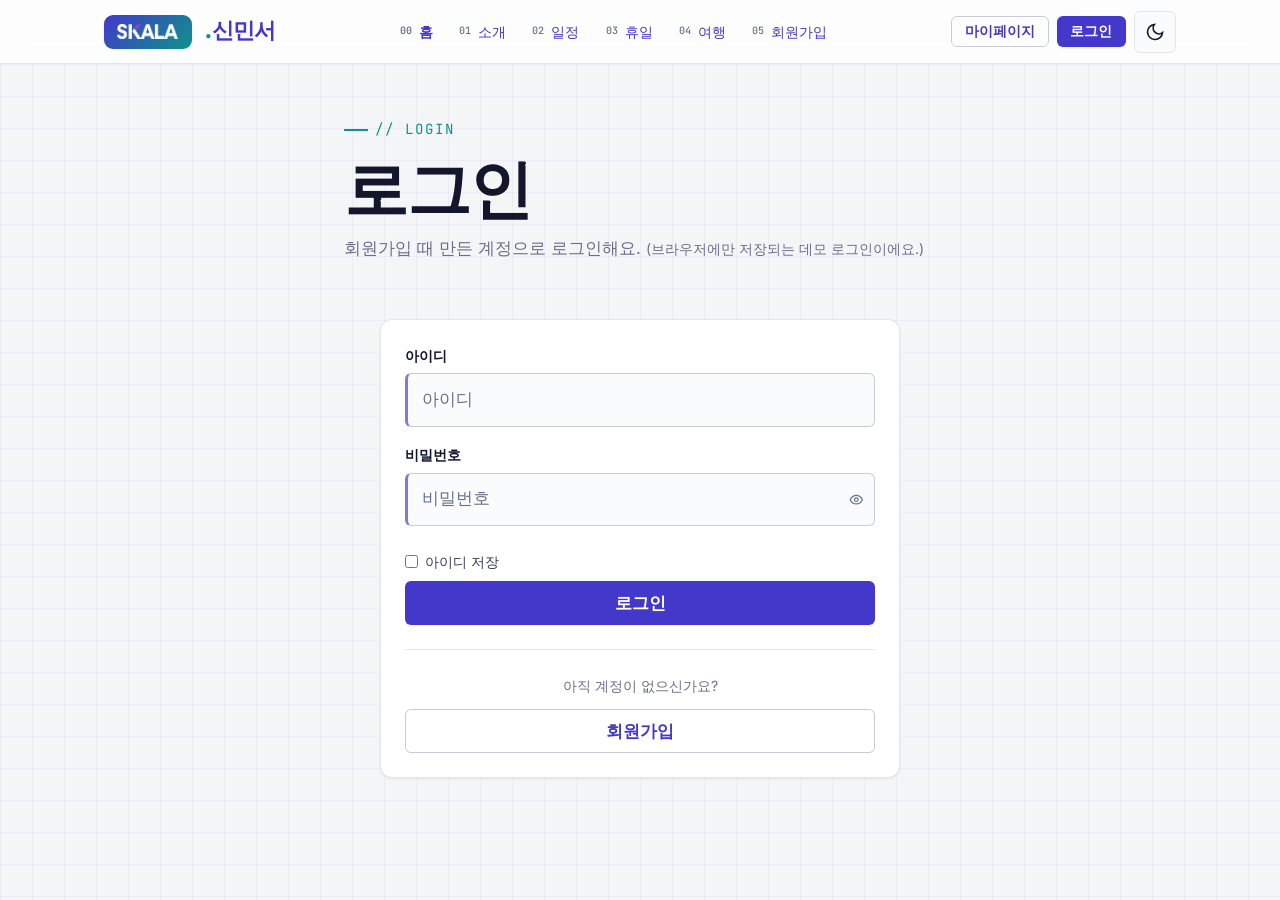
==== html/login.html @ 45548394 "feat(auth): 데모 로그인·마이페이지 + 프로필 저장·헤더 로그인 상태 localStorage 기반 브라우저 데모 로그인(서버 없음). 회원가입 → 로그인 → 마이페이지를 " ====
<!DOCTYPE html>
<html lang="ko" data-theme="light">
<head>
  <meta charset="UTF-8" />
  <meta name="viewport" content="width=device-width, initial-scale=1.0" />
  <meta name="description" content="브라우저에 저장된 계정으로 로그인 — SKALA 신민서 데모." />
  <meta name="author" content="신민서" />
  <meta name="color-scheme" content="light dark" />
  <meta name="theme-color" content="#4338ca" />
  <title>로그인 · SKALA.신민서</title>

  <link rel="icon" href="data:image/svg+xml,%3Csvg xmlns='http://www.w3.org/2000/svg' viewBox='0 0 32 32'%3E%3Crect width='32' height='32' rx='8' fill='%234338ca'/%3E%3Ctext x='16' y='22' font-family='monospace' font-size='16' font-weight='700' fill='white' text-anchor='middle'%3ES%3C/text%3E%3C/svg%3E" />

  <link rel="preconnect" href="https://fonts.googleapis.com" />
  <link rel="preconnect" href="https://fonts.gstatic.com" crossorigin />
  <link href="https://fonts.googleapis.com/css2?family=Inter:wght@400;500;600;700&family=Space+Grotesk:wght@400;500;600;700&family=JetBrains+Mono:wght@400;500;700&display=swap" rel="stylesheet" />
  <link rel="stylesheet" href="../css/style.css" />

  <script>
    (function () {
      try {
        var t = localStorage.getItem("skala-theme");
        if (!t) t = matchMedia("(prefers-color-scheme: dark)").matches ? "dark" : "light";
        document.documentElement.setAttribute("data-theme", t);
      } catch (e) {}
    })();
  </script>
</head>

<body class="page">
  <a class="skip-link" href="#main">본문으로 건너뛰기</a>

  <header class="site-header">
    <div class="container">
      <a class="brand" href="../index.html" aria-label="SKALA 신민서 홈">
        <span class="brand__logo" aria-hidden="true"><img src="../media/skala-logo.png" alt="" /></span>
        <span><span class="brand__dot">.</span>신민서</span>
      </a>
      <nav class="nav" data-nav aria-label="주요 메뉴">
        <ul class="nav__list">
          <li><a class="nav__link" href="../index.html"><span class="idx">00</span> 홈</a></li>
          <li><a class="nav__link" href="myProfile.html"><span class="idx">01</span> 소개</a></li>
          <li><a class="nav__link" href="myClass.html"><span class="idx">02</span> 일정</a></li>
          <li><a class="nav__link" href="myHoliday.html"><span class="idx">03</span> 휴일</a></li>
          <li><a class="nav__link" href="myTrip.html"><span class="idx">04</span> 여행</a></li>
          <li><a class="nav__link" href="signUp.html"><span class="idx">05</span> 회원가입</a></li>
        </ul>
      </nav>
      <div class="header-actions">
        <span class="auth-user" data-auth-user hidden></span>
        <a class="btn btn--ghost btn--sm" href="myPage.html" data-mypage-link>마이페이지</a>
        <button class="btn btn--sm" type="button" data-auth-btn>로그인</button>
        <button class="icon-btn" type="button" data-theme-toggle aria-pressed="false" aria-label="다크 모드로 전환" title="다크 모드">
          <svg class="icon-moon" viewBox="0 0 24 24" fill="none" stroke="currentColor" stroke-width="2" aria-hidden="true"><path d="M21 12.8A9 9 0 1 1 11.2 3a7 7 0 0 0 9.8 9.8z"/></svg>
          <svg class="icon-sun" viewBox="0 0 24 24" fill="none" stroke="currentColor" stroke-width="2" aria-hidden="true"><circle cx="12" cy="12" r="4"/><path d="M12 2v2M12 20v2M4.9 4.9l1.4 1.4M17.7 17.7l1.4 1.4M2 12h2M20 12h2M4.9 19.1l1.4-1.4M17.7 6.3l1.4-1.4"/></svg>
        </button>
        <button class="nav-toggle" type="button" data-nav-toggle aria-expanded="false" aria-label="메뉴 열기">
          <svg viewBox="0 0 24 24" width="22" height="22" fill="none" stroke="currentColor" stroke-width="2" aria-hidden="true"><path d="M3 6h18M3 12h18M3 18h18"/></svg>
        </button>
      </div>
    </div>
  </header>

  <main id="main">
    <div class="container narrow">

      <section class="page-hero" aria-labelledby="l-title">
        <p class="eyebrow">// Login</p>
        <h1 id="l-title">로그인</h1>
        <p class="section-lead">회원가입 때 만든 계정으로 로그인해요. <small class="text-muted">(브라우저에만 저장되는 데모 로그인이에요.)</small></p>
      </section>

      <section class="section" aria-labelledby="login-title">
        <h2 id="login-title" class="sr-only">로그인 폼</h2>
        <div class="card auth-card">
          <form data-login-form autocomplete="on" novalidate>
            <div class="field">
              <label for="loginId">아이디</label>
              <input class="input" type="text" id="loginId" name="loginId" placeholder="아이디" required autocomplete="username" />
            </div>
            <div class="field">
              <label for="loginPw">비밀번호</label>
              <div class="input-wrap">
                <input class="input" type="password" id="loginPw" name="loginPw" placeholder="비밀번호" required autocomplete="current-password" />
                <button type="button" class="pw-toggle" data-pw-toggle="loginPw" aria-label="비밀번호 표시" aria-pressed="false">
                  <svg class="eye-on" viewBox="0 0 24 24" width="18" height="18" fill="none" stroke="currentColor" stroke-width="2" aria-hidden="true"><path d="M2 12s3.5-7 10-7 10 7 10 7-3.5 7-10 7-10-7-10-7z"/><circle cx="12" cy="12" r="3"/></svg>
                  <svg class="eye-off" viewBox="0 0 24 24" width="18" height="18" fill="none" stroke="currentColor" stroke-width="2" aria-hidden="true"><path d="M2 12s3.5-7 10-7c2 0 3.8.6 5.3 1.5M22 12s-3.5 7-10 7c-2 0-3.8-.6-5.3-1.5"/><path d="M4 4l16 16"/></svg>
                </button>
              </div>
            </div>
            <label class="check-line"><input type="checkbox" id="rememberId" /> 아이디 저장</label>
            <p class="field-status" data-login-error data-state="bad" role="alert" aria-live="assertive"></p>
            <div class="form-actions">
              <button class="btn btn--block" type="submit">로그인</button>
            </div>
          </form>

          <hr class="divider" />
          <p class="auth-alt">아직 계정이 없으신가요?</p>
          <a class="btn btn--ghost btn--block" href="signUp.html">회원가입</a>
        </div>
      </section>

    </div>
  </main>

  <button class="to-top" type="button" data-to-top aria-label="맨 위로 이동">
    <svg viewBox="0 0 24 24" width="20" height="20" fill="none" stroke="currentColor" stroke-width="2.5" aria-hidden="true"><path d="M12 19V5M5 12l7-7 7 7"/></svg>
  </button>

  <script src="../script/theme.js"></script>
  <script src="../script/app.js"></script>
  <script src="../script/auth.js"></script>
  <script>
    (function () {
      var form = document.querySelector("[data-login-form]");
      var id = document.getElementById("loginId");
      var pw = document.getElementById("loginPw");
      var remember = document.getElementById("rememberId");
      var errEl = document.querySelector("[data-login-error]");

      // 비밀번호 보기 토글
      var tog = document.querySelector("[data-pw-toggle]");
      if (tog) tog.addEventListener("click", function () {
        var show = pw.type === "password";
        pw.type = show ? "text" : "password";
        tog.setAttribute("aria-pressed", String(show));
        tog.classList.toggle("is-on", show);
      });

      // 아이디 저장 프리필
      var saved = SkalaAuth.getRememberedId();
      if (saved) { id.value = saved; remember.checked = true; }

      form.addEventListener("submit", function (e) {
        e.preventDefault();
        errEl.textContent = "";
        var uid = id.value.trim();
        if (!uid || !pw.value) { errEl.textContent = "아이디와 비밀번호를 입력하세요."; return; }
        var btn = form.querySelector('[type="submit"]');
        btn.disabled = true;
        SkalaAuth.login(uid, pw.value).then(function (res) {
          btn.disabled = false;
          if (res.ok) {
            SkalaAuth.rememberId(remember.checked ? uid : null);
            location.href = SkalaAuth.paths.mypage;
          } else if (res.reason === "noid") {
            errEl.textContent = "가입된 아이디가 아니에요. 먼저 회원가입 해주세요.";
          } else {
            errEl.textContent = "비밀번호가 올바르지 않아요.";
          }
        });
      });
    })();
  </script>
</body>
</html>
---- css/style.css ----
/* =====================================================================
   style.css — SKALA-FRONT 메인 스타일시트 (진입점)
   대규모 스타일을 역할별 파일로 쪼개고 @import 로 하나로 합친다.
   (강의자료: "모듈화(Import) — 스타일시트를 여러 파일로 쪼개어 관리")
   로드 순서 = 캐스케이드 순서이므로 tokens → base → layout → ... 순서 유지.
   ===================================================================== */
@import url("tokens.css");
@import url("base.css");
@import url("layout.css");
@import url("components.css");
@import url("dashboard.css");
@import url("animations.css");
@import url("utilities.css");
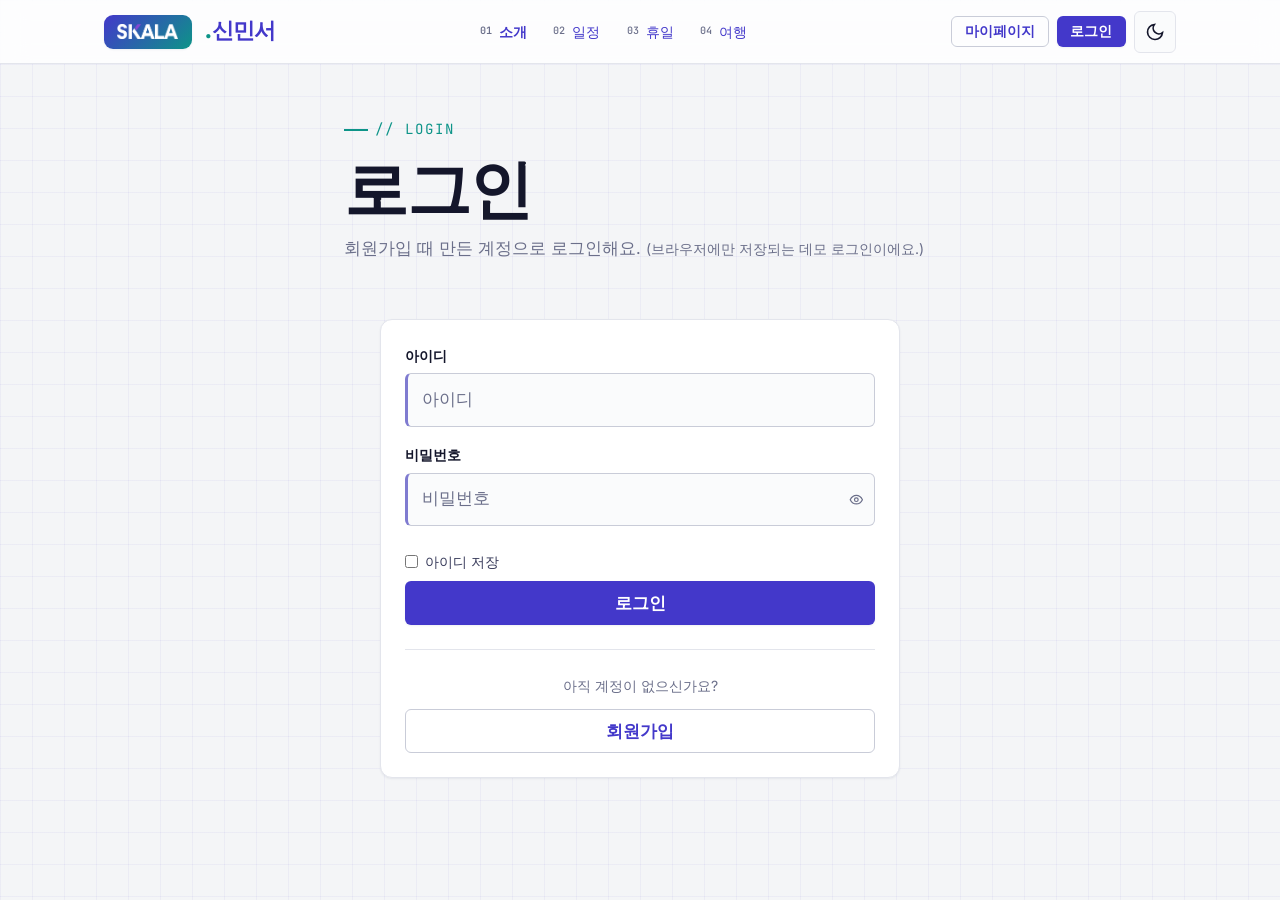
==== commit b926b7d4: "refactor(nav·result): 결과를 환영 페이지로 개편 + 네비 간소화 회원가입 결과 (signUpResult) - 제목을 "SKALA 회원이 되신 것을 환영해요"로, " ====
--- a/html/login.html
+++ b/html/login.html
@@ -38,12 +38,10 @@
       </a>
       <nav class="nav" data-nav aria-label="주요 메뉴">
         <ul class="nav__list">
-          <li><a class="nav__link" href="../index.html"><span class="idx">00</span> 홈</a></li>
           <li><a class="nav__link" href="myProfile.html"><span class="idx">01</span> 소개</a></li>
           <li><a class="nav__link" href="myClass.html"><span class="idx">02</span> 일정</a></li>
           <li><a class="nav__link" href="myHoliday.html"><span class="idx">03</span> 휴일</a></li>
           <li><a class="nav__link" href="myTrip.html"><span class="idx">04</span> 여행</a></li>
-          <li><a class="nav__link" href="signUp.html"><span class="idx">05</span> 회원가입</a></li>
         </ul>
       </nav>
       <div class="header-actions">
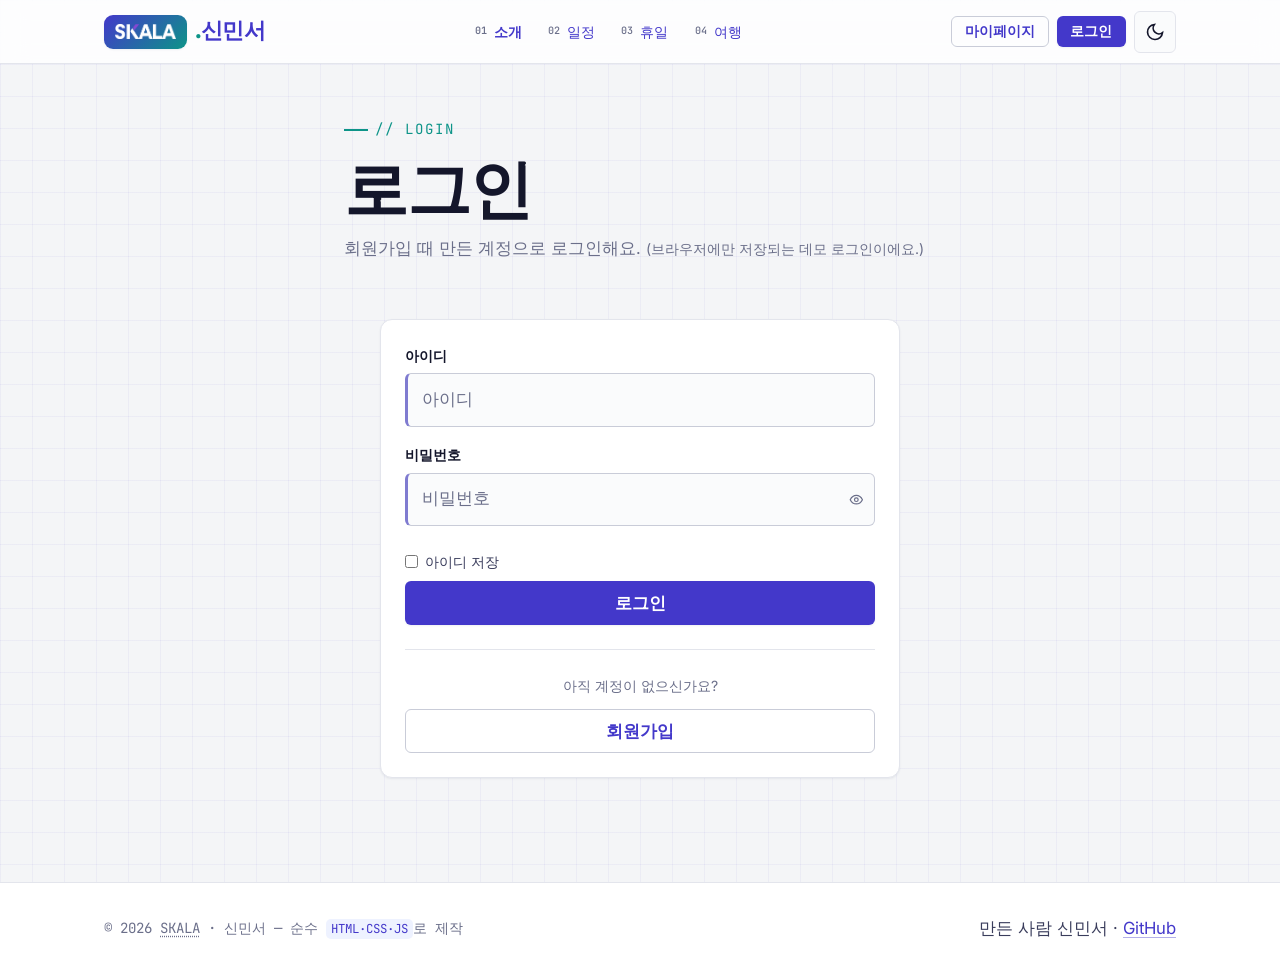
==== commit ff4b2b5a: "feat: 강의록에서 다뤘지만 미사용이던 태그 전면 보강 강의록(HTML 기초·심화)에서 가르친 태그 중 프로젝트에 없던 것을 각 페이지 맥락에 자연스럽게 추가:  - 텍스트: e" ====
--- a/html/login.html
+++ b/html/login.html
@@ -102,6 +102,14 @@
     </div>
   </main>
 
+  <!-- ============================ 푸터 ============================ -->
+  <footer class="site-footer">
+    <div class="container">
+      <p class="foot-meta">© <time datetime="2026">2026</time> <abbr title="SK AX AI Leader Academy">SKALA</abbr> · 신민서 — 순수 <code>HTML·CSS·JS</code>로 제작</p>
+      <address>만든 사람 신민서 · <a href="https://github.com/siamin20/skala-front" target="_blank" rel="noopener">GitHub</a></address>
+    </div>
+  </footer>
+
   <button class="to-top" type="button" data-to-top aria-label="맨 위로 이동">
     <svg viewBox="0 0 24 24" width="20" height="20" fill="none" stroke="currentColor" stroke-width="2.5" aria-hidden="true"><path d="M12 19V5M5 12l7-7 7 7"/></svg>
   </button>
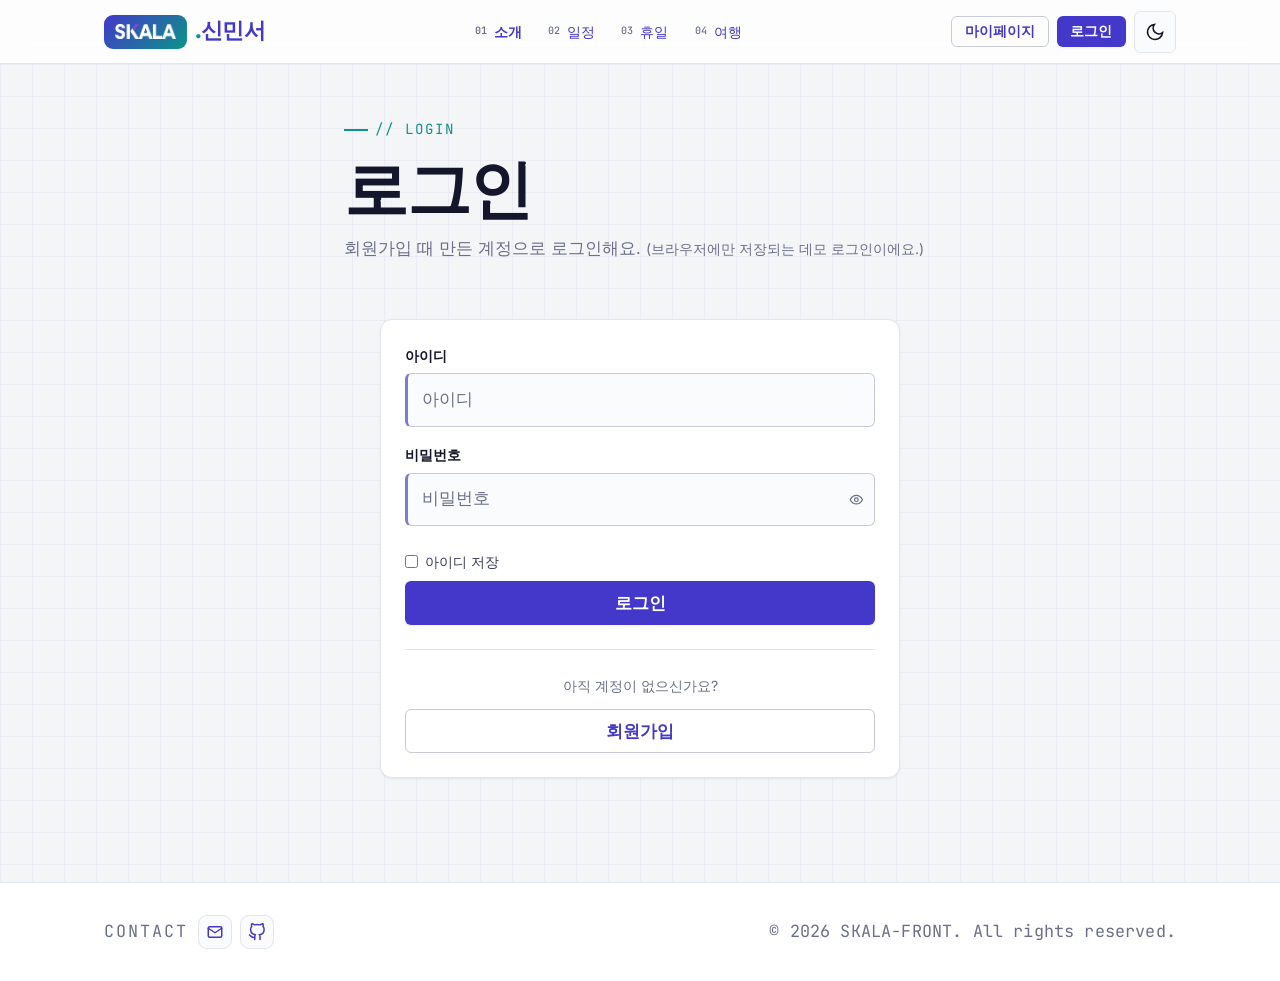
==== commit 4b29289c: "style(푸터): 연락처를 아이콘 링크로 정리 + 저작권 축소 - 이메일·GitHub 주소를 그대로 노출하지 않고 아이콘 링크로 변경   (주소는 title·aria-label에" ====
--- a/html/login.html
+++ b/html/login.html
@@ -105,8 +105,16 @@
   <!-- ============================ 푸터 ============================ -->
   <footer class="site-footer">
     <div class="container">
-      <p class="foot-meta">© <time datetime="2026">2026</time> <abbr title="SK AX AI Leader Academy">SKALA</abbr> · 신민서 — 순수 <code>HTML·CSS·JS</code>로 제작</p>
-      <address>만든 사람 신민서 · <a href="https://github.com/siamin20/skala-front" target="_blank" rel="noopener">GitHub</a></address>
+      <address class="foot-contact">
+        <span class="foot-contact__label">Contact</span>
+        <a class="foot-ico" href="mailto:msshin132529@gmail.com" aria-label="이메일 보내기" title="msshin132529@gmail.com">
+          <svg viewBox="0 0 24 24" width="18" height="18" fill="none" stroke="currentColor" stroke-width="2" stroke-linecap="round" stroke-linejoin="round" aria-hidden="true"><rect x="3" y="5" width="18" height="14" rx="2"/><path d="m3 7 9 6 9-6"/></svg>
+        </a>
+        <a class="foot-ico" href="https://github.com/siamin20" target="_blank" rel="noopener" aria-label="GitHub 프로필 (새 창)" title="github.com/siamin20">
+          <svg viewBox="0 0 24 24" width="18" height="18" fill="none" stroke="currentColor" stroke-width="2" stroke-linecap="round" stroke-linejoin="round" aria-hidden="true"><path d="M9 19c-5 1.5-5-2.5-7-3m14 6v-3.87a3.37 3.37 0 0 0-.94-2.61c3.14-.35 6.44-1.54 6.44-7A5.44 5.44 0 0 0 20 4.77 5.07 5.07 0 0 0 19.91 1S18.73.65 16 2.48a13.38 13.38 0 0 0-7 0C6.27.65 5.09 1 5.09 1A5.07 5.07 0 0 0 5 4.77a5.44 5.44 0 0 0-1.5 3.78c0 5.42 3.3 6.61 6.44 7A3.37 3.37 0 0 0 9 18.13V22"/></svg>
+        </a>
+      </address>
+      <p class="foot-meta">&copy; <time datetime="2026">2026</time> SKALA-FRONT. All rights reserved.</p>
     </div>
   </footer>
 
